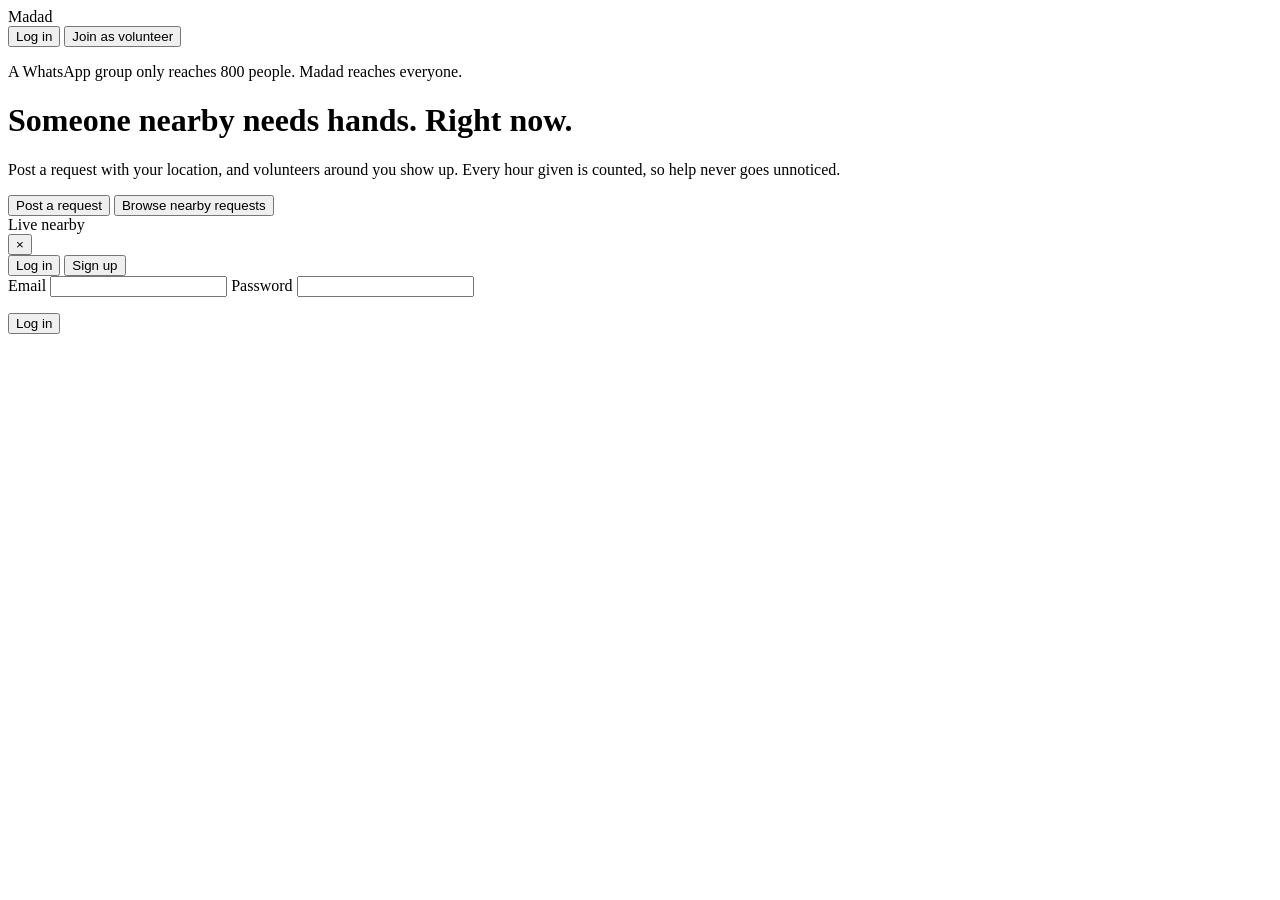
==== index.html @ 02eea2b8 "Add files via upload" ====
<!DOCTYPE html>
<html lang="en">
<head>
<meta charset="UTF-8">
<meta name="viewport" content="width=device-width, initial-scale=1.0">
<title>Madad — Find hands nearby</title>
<link rel="preconnect" href="https://fonts.googleapis.com">
<link href="https://fonts.googleapis.com/css2?family=Fraunces:opsz,wght@9..144,400;9..144,600;9..144,700&family=Inter:wght@400;500;600&family=JetBrains+Mono:wght@500&display=swap" rel="stylesheet">
<link rel="stylesheet" href="css/style.css">
</head>
<body>

  <nav class="navbar">
    <div class="brand">Madad</div>
    <div class="nav-links">
      <button class="btn-text" id="navLoginBtn">Log in</button>
      <button class="btn-primary" id="navSignupBtn">Join as volunteer</button>
    </div>
  </nav>

  <header class="hero">
    <div class="hero-text">
      <p class="eyebrow">A WhatsApp group only reaches 800 people. Madad reaches everyone.</p>
      <h1>Someone nearby needs hands. <span>Right now.</span></h1>
      <p class="hero-sub">Post a request with your location, and volunteers around you show up. Every hour given is counted, so help never goes unnoticed.</p>
      <div class="hero-actions">
        <button class="btn-primary large" id="heroPostBtn">Post a request</button>
        <button class="btn-outline large" id="heroBrowseBtn">Browse nearby requests</button>
      </div>
    </div>
    <div class="hero-panel">
      <div class="panel-label" id="panelLabel">Live nearby</div>
      <div class="request-card" id="heroRequestCard" style="display:none">
        <div class="request-top">
          <span class="pin" id="heroReqMeta"></span>
          <span class="points" id="heroReqPoints"></span>
        </div>
        <h3 id="heroReqTitle"></h3>
        <p id="heroReqDesc"></p>
        <div class="request-bottom">
          <span id="heroReqCount"></span>
          <div class="bar"><div class="fill" id="heroReqFill"></div></div>
        </div>
      </div>
      <div class="request-card" id="heroEmptyCard" style="display:none">
        <h3>No open requests right now</h3>
        <p>Be the first — post one and volunteers nearby will see it here.</p>
      </div>
    </div>
  </header>

  <!-- Auth Modal -->
  <div class="modal-overlay" id="authOverlay">
    <div class="modal">
      <button class="modal-close" id="modalClose">&times;</button>
      <div class="modal-tabs">
        <button class="tab active" id="tabLogin">Log in</button>
        <button class="tab" id="tabSignup">Sign up</button>
      </div>

      <form id="loginForm" class="auth-form">
        <label>Email
          <input type="email" id="loginEmail" required>
        </label>
        <label>Password
          <input type="password" id="loginPassword" required>
        </label>
        <p class="form-error" id="loginError"></p>
        <button type="submit" class="btn-primary full">Log in</button>
      </form>

      <form id="signupForm" class="auth-form" style="display:none">
        <label>Full name
          <input type="text" id="signupName" required>
        </label>
        <label>Email
          <input type="email" id="signupEmail" required>
        </label>
        <label>Password
          <input type="password" id="signupPassword" required minlength="6">
        </label>
        <label>City / Locality
          <input type="text" id="signupLocality" placeholder="e.g. Bahria Town, Rawalpindi" required>
        </label>
        <p class="form-error" id="signupError"></p>
        <button type="submit" class="btn-primary full">Create account</button>
      </form>
    </div>
  </div>

  <div id="signedInBanner" class="signed-in-banner" style="display:none">
    Signed in as <span id="signedInName"></span> — <span id="signedInPoints">0</span> social points
    <a href="dashboard.html" class="btn-text" style="text-decoration:underline;color:inherit">Go to dashboard</a>
    <button class="btn-text" id="logoutBtn">Log out</button>
  </div>

  <script type="module" src="js/api-config.js"></script>
  <script type="module" src="js/auth.js"></script>
</body>
</html>
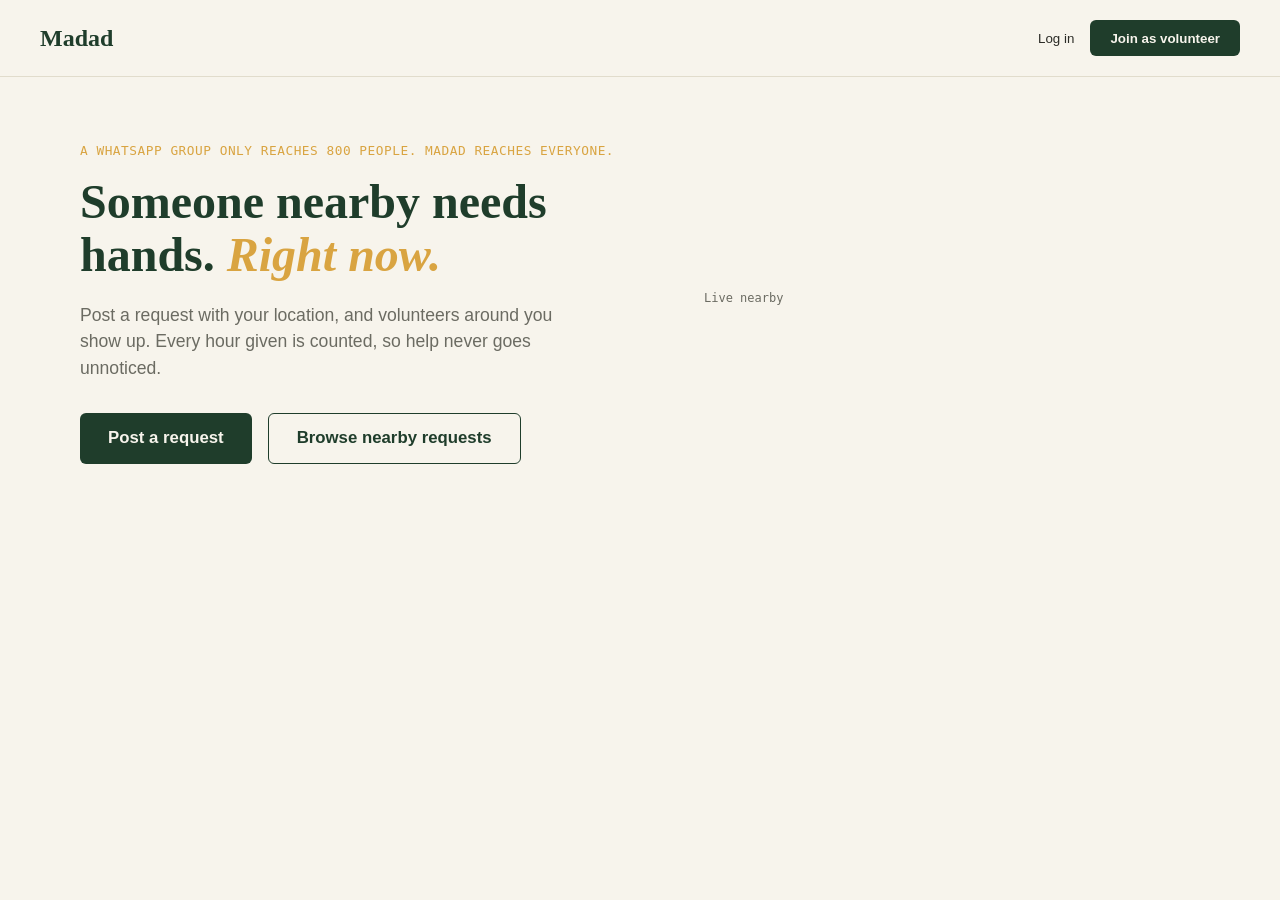
==== commit fd59ac03: "Add files via upload" ====
--- a/index.html
+++ b/index.html
@@ -6,7 +6,7 @@
 <title>Madad — Find hands nearby</title>
 <link rel="preconnect" href="https://fonts.googleapis.com">
 <link href="https://fonts.googleapis.com/css2?family=Fraunces:opsz,wght@9..144,400;9..144,600;9..144,700&family=Inter:wght@400;500;600&family=JetBrains+Mono:wght@500&display=swap" rel="stylesheet">
-<link rel="stylesheet" href="css/style.css">
+<link rel="stylesheet" href="style.css">
 </head>
 <body>
 
@@ -94,7 +94,7 @@
     <button class="btn-text" id="logoutBtn">Log out</button>
   </div>
 
-  <script type="module" src="js/api-config.js"></script>
-  <script type="module" src="js/auth.js"></script>
+ <script type="module" src="api-config.js"></script>
+<script type="module" src="auth.js"></script>
 </body>
 </html>
--- a/style.css
+++ b/style.css
@@ -0,0 +1,214 @@
+:root {
+  --forest: #1F3D2B;
+  --forest-light: #2E5A3F;
+  --gold: #D9A441;
+  --cream: #F7F4EC;
+  --charcoal: #2B2B26;
+  --gray: #6B6B62;
+  --border: #E1DCCC;
+  --font-display: 'Fraunces', serif;
+  --font-body: 'Inter', sans-serif;
+  --font-mono: 'JetBrains Mono', monospace;
+}
+
+* { box-sizing: border-box; margin: 0; padding: 0; }
+
+body {
+  font-family: var(--font-body);
+  color: var(--charcoal);
+  background: var(--cream);
+  line-height: 1.5;
+}
+
+/* Navbar */
+.navbar {
+  display: flex;
+  justify-content: space-between;
+  align-items: center;
+  flex-wrap: wrap;
+  gap: 0.75rem;
+  padding: 1.25rem 2.5rem;
+  border-bottom: 1px solid var(--border);
+}
+.brand {
+  font-family: var(--font-display);
+  font-weight: 700;
+  font-size: 1.5rem;
+  color: var(--forest);
+}
+.nav-links { display: flex; gap: 1rem; align-items: center; flex-wrap: wrap; justify-content: flex-end; }
+.nav-links a { text-decoration: none; color: inherit; }
+
+/* Buttons */
+.btn-primary {
+  background: var(--forest);
+  color: var(--cream);
+  border: none;
+  padding: 0.65rem 1.25rem;
+  border-radius: 6px;
+  font-weight: 600;
+  cursor: pointer;
+  transition: background 0.15s;
+}
+.btn-primary:hover { background: var(--forest-light); }
+.btn-primary.large { padding: 0.9rem 1.75rem; font-size: 1.05rem; }
+.btn-primary.full { width: 100%; margin-top: 0.5rem; }
+
+.btn-outline {
+  background: transparent;
+  color: var(--forest);
+  border: 1.5px solid var(--forest);
+  padding: 0.65rem 1.25rem;
+  border-radius: 6px;
+  font-weight: 600;
+  cursor: pointer;
+}
+.btn-outline.large { padding: 0.9rem 1.75rem; font-size: 1.05rem; }
+
+.btn-text {
+  background: none;
+  border: none;
+  color: var(--charcoal);
+  font-weight: 500;
+  cursor: pointer;
+}
+
+/* Hero */
+.hero {
+  display: flex;
+  gap: 3rem;
+  padding: 4rem 2.5rem;
+  max-width: 1200px;
+  margin: 0 auto;
+  align-items: center;
+  flex-wrap: wrap;
+}
+.hero-text { flex: 1 1 420px; }
+.eyebrow {
+  font-family: var(--font-mono);
+  font-size: 0.8rem;
+  color: var(--gold);
+  text-transform: uppercase;
+  letter-spacing: 0.04em;
+  margin-bottom: 1rem;
+}
+.hero-text h1 {
+  font-family: var(--font-display);
+  font-size: 3rem;
+  font-weight: 600;
+  line-height: 1.1;
+  color: var(--forest);
+}
+.hero-text h1 span { color: var(--gold); font-style: italic; }
+.hero-sub {
+  margin-top: 1.25rem;
+  font-size: 1.1rem;
+  color: var(--gray);
+  max-width: 480px;
+}
+.hero-actions { margin-top: 2rem; display: flex; gap: 1rem; flex-wrap: wrap; }
+
+/* Hero panel: live request card */
+.hero-panel { flex: 1 1 340px; }
+.panel-label {
+  font-family: var(--font-mono);
+  font-size: 0.75rem;
+  color: var(--gray);
+  margin-bottom: 0.5rem;
+}
+.request-card {
+  background: white;
+  border: 1px solid var(--border);
+  border-radius: 12px;
+  padding: 1.5rem;
+  box-shadow: 0 8px 24px rgba(31, 61, 43, 0.08);
+}
+.request-top {
+  display: flex;
+  justify-content: space-between;
+  font-family: var(--font-mono);
+  font-size: 0.8rem;
+  color: var(--gray);
+  margin-bottom: 0.75rem;
+}
+.points { color: var(--gold); font-weight: 600; }
+.request-card h3 { font-family: var(--font-display); font-size: 1.3rem; color: var(--forest); margin-bottom: 0.4rem; }
+.request-card p { color: var(--gray); font-size: 0.95rem; }
+.request-bottom { margin-top: 1rem; font-size: 0.85rem; color: var(--gray); }
+.bar { background: var(--border); height: 6px; border-radius: 3px; margin-top: 0.4rem; overflow: hidden; }
+.fill { background: var(--gold); height: 100%; }
+
+/* Modal */
+.modal-overlay {
+  display: none;
+  position: fixed;
+  inset: 0;
+  background: rgba(31, 61, 43, 0.45);
+  align-items: center;
+  justify-content: center;
+  z-index: 100;
+}
+.modal-overlay.open { display: flex; }
+.modal {
+  background: white;
+  border-radius: 12px;
+  padding: 2rem;
+  width: 100%;
+  max-width: 380px;
+  position: relative;
+}
+.modal-close {
+  position: absolute;
+  top: 1rem; right: 1rem;
+  background: none; border: none;
+  font-size: 1.5rem; cursor: pointer; color: var(--gray);
+}
+.modal-tabs { display: flex; gap: 1.5rem; margin-bottom: 1.5rem; border-bottom: 1px solid var(--border); }
+.tab {
+  background: none; border: none; padding: 0.5rem 0; font-weight: 600;
+  color: var(--gray); cursor: pointer; border-bottom: 2px solid transparent;
+}
+.tab.active { color: var(--forest); border-bottom-color: var(--gold); }
+.auth-form label {
+  display: block;
+  font-size: 0.85rem;
+  font-weight: 500;
+  margin-top: 0.9rem;
+  color: var(--charcoal);
+}
+.auth-form input {
+  width: 100%;
+  padding: 0.6rem 0.75rem;
+  margin-top: 0.3rem;
+  border: 1px solid var(--border);
+  border-radius: 6px;
+  font-size: 0.95rem;
+  font-family: var(--font-body);
+}
+.auth-form input:focus { outline: 2px solid var(--gold); border-color: transparent; }
+.form-error { color: #B3423E; font-size: 0.85rem; margin-top: 0.6rem; min-height: 1rem; }
+
+.signed-in-banner {
+  position: fixed;
+  bottom: 1.5rem; left: 50%;
+  transform: translateX(-50%);
+  background: var(--forest);
+  color: var(--cream);
+  padding: 0.75rem 1.5rem;
+  border-radius: 30px;
+  font-size: 0.9rem;
+  display: flex; align-items: center; gap: 1rem;
+  flex-wrap: wrap;
+  justify-content: center;
+  max-width: calc(100vw - 2rem);
+  box-shadow: 0 8px 24px rgba(0,0,0,0.2);
+}
+.signed-in-banner .btn-text { color: var(--cream); text-decoration: underline; }
+
+@media (max-width: 640px) {
+  .navbar { padding: 1rem; }
+  .nav-links { gap: 0.6rem; font-size: 0.9rem; }
+  .hero { padding: 2.5rem 1.25rem; }
+  .hero-text h1 { font-size: 2.1rem; }
+  .modal { padding: 1.5rem; }
+}
